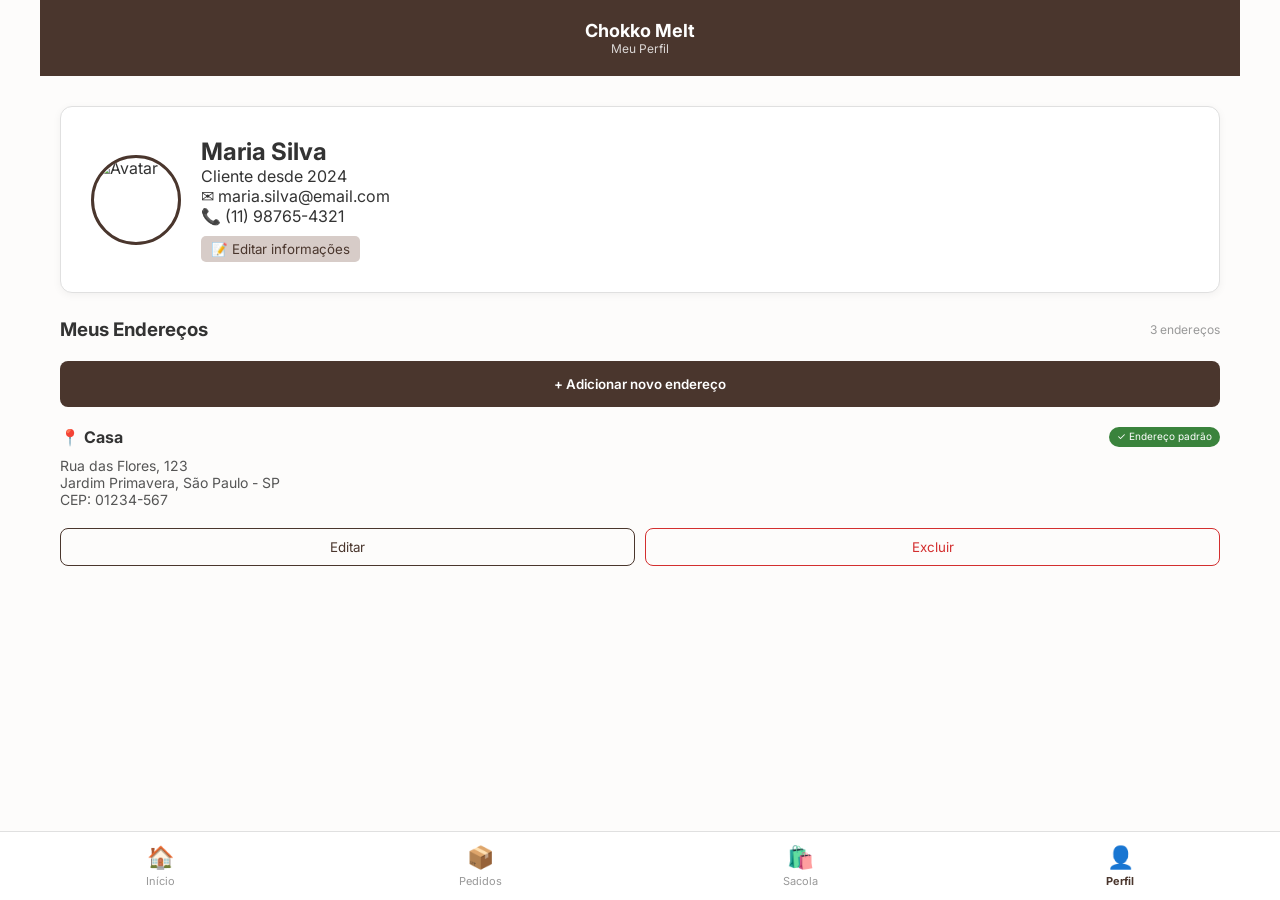
==== choko/perfil.html @ cdee89b9 "Add files via upload" ====
<!DOCTYPE html>
<html lang="pt-br">
<head>
    <meta charset="UTF-8">
    <meta name="viewport" content="width=device-width, initial-scale=1.0">
    <title>Chokko Melt - Perfil</title>
    <link rel="stylesheet" href="style.css">
    <link href="https://fonts.googleapis.com/css2?family=Inter:wght@400;500;600;700&display=swap" rel="stylesheet">
</head>
<body>

    <div class="screen">
        <header class="app-header">
            <div class="header-titles">
                <h1>Chokko Melt</h1>
                <p>Meu Perfil</p>
            </div>
        </header>

        <main class="content">
            <section class="user-card">
                <div class="profile-info">
                    <img src="https://images.unsplash.com/photo-1494790108377-be9c29b29330?w=150" alt="Avatar" class="avatar">
                    <div class="user-details">
                        <h2>Maria Silva</h2>
                        <p class="member-since">Cliente desde 2024</p>
                        <div class="contact-row"><span>✉</span> maria.silva@email.com</div>
                        <div class="contact-row"><span>📞</span> (11) 98765-4321</div>
                        <button class="btn-edit-info" style="background:#d7ccc8; border:none; padding:5px 10px; border-radius:5px; color:#4a362d; margin-top:10px;">📝 Editar informações</button>
                    </div>
                </div>
            </section>

            <section class="addresses-section">
                <div class="section-header" style="display:flex; justify-content:space-between; align-items:center;">
                    <h3>Meus Endereços</h3>
                    <span style="font-size:12px; color:#999;">3 endereços</span>
                </div>
                <button class="btn-add-address">+ Adicionar novo endereço</button>

                <div class="address-card">
                    <div style="display:flex; justify-content:space-between;">
                        <strong>📍 Casa</strong>
                        <span class="badge-default">✓ Endereço padrão</span>
                    </div>
                    <div style="margin-top:10px; font-size:14px; color:#555;">
                        <p>Rua das Flores, 123</p>
                        <p>Jardim Primavera, São Paulo - SP</p>
                        <p>CEP: 01234-567</p>
                    </div>
                    <div class="address-footer">
                        <button class="btn-outline" onclick="editarEndereco(this)">Editar</button>
                        <button class="btn-outline-danger" onclick="excluirEndereco(this)">Excluir</button>
                    </div>
                </div>
            </section>
        </main>

        <nav class="bottom-nav">
            <a href="#" class="nav-item"><span>🏠</span>Início</a>
            <a href="#" class="nav-item"><span>📦</span>Pedidos</a>
            <a href="pedido.html" class="nav-item"><span>🛍️</span>Sacola</a>
            <a href="perfil.html" class="nav-item active"><span>👤</span>Perfil</a>
        </nav>
    </div>

</div>

<div id="modal-overlay" class="modal-overlay">
    <div class="modal-card">
        <h3 id="modal-title">Editar Informações</h3>
        <div id="modal-body">
            </div>
        <div class="modal-footer">
            <button class="btn-cancel" onclick="fecharModal()">Cancelar</button>
            <button class="btn-save" id="btn-salvar-modal">Salvar Alterações</button>
        </div>
    </div>
</div>

<script src="perfil.js"></script>
</body>
</html>
---- choko/style.css ----
/* --- CONFIGURAÇÕES GERAIS --- */
* { 
    margin: 0; padding: 0; box-sizing: border-box; 
    font-family: 'Inter', sans-serif; 
}

/* --- VARIÁVEIS DE CORES --- */
:root {
    --primary-brown: #4a362d; 
    --light-brown: #d7ccc8;  
    --green-action: #3a833c;  
    --bg-color: #fdfcfb;      
    --white: #ffffff;         
    --border: #e0e0e0;        
}

body { 
    background-color: var(--bg-color); 
    color: #333; 
    /* Adicionamos um padding embaixo para o conteúdo não ficar escondido atrás da navbar */
    padding-bottom: 100px; 
}

/* --- ESTRUTURA --- */
.screen {
    width: 100%;
    max-width: 1200px; /* Expande no monitor, mas mantém limite para leitura */
    margin: 0 auto;
}

/* --- HEADER FIXO NO TOPO --- */
.app-header {
    background-color: var(--primary-brown);
    color: white;
    padding: 20px;
    text-align: center;
    width: 100%;
}

.header-titles h1 { font-size: 18px; font-weight: 700; }
.header-titles p { font-size: 12px; opacity: 0.8; }

/* --- CONTEÚDO --- */
.content { padding: 30px 20px; }

/* --- CARDS (Ocupando mais espaço no PC) --- */
.user-card, .cart-card {
    background: white;
    border-radius: 12px;
    padding: 30px;
    border: 1px solid var(--border);
    margin-bottom: 25px;
    box-shadow: 0 2px 8px rgba(0,0,0,0.05);
}

/* --- NAVBAR FIXA EMBAIXO (Exatamente como a foto) --- */
.bottom-nav { 
    position: fixed; 
    bottom: 0; 
    left: 0;
    width: 100%; 
    background: white; 
    display: flex; 
    justify-content: space-around; 
    padding: 12px 0; 
    border-top: 1px solid var(--border);
    z-index: 9999; /* Garante que fique por cima de tudo */
}

/* Estilo dos itens do menu */
.nav-item { 
    text-decoration: none; 
    color: #999; 
    font-size: 11px; 
    text-align: center; 
    flex: 1; /* Divide o espaço igualmente entre os 4 itens */
}

.nav-item span { 
    display: block; 
    font-size: 22px; /* Tamanho do ícone/emoji */
    margin-bottom: 4px;
}

/* Cor marrom para o item selecionado conforme a imagem */
.nav-item.active { 
    color: var(--primary-brown); 
    font-weight: 700; 
}

/* --- AJUSTES DE ELEMENTOS --- */
.avatar { width: 90px; height: 90px; border-radius: 50%; border: 3px solid var(--primary-brown); margin-right: 20px; }
.profile-info { display: flex; align-items: center; }
.btn-add-address { width: 100%; background: var(--primary-brown); color: white; border: none; padding: 15px; border-radius: 8px; margin: 20px 0; font-weight: 600; cursor: pointer; }
.badge-default { background: var(--green-action); color: white; font-size: 10px; padding: 3px 8px; border-radius: 10px; }

/* Botões de Endereço lado a lado */
.address-footer { display: flex; gap: 10px; margin-top: 20px; }
.btn-outline, .btn-outline-danger { flex: 1; background: none; padding: 10px; border-radius: 8px; border: 1px solid var(--primary-brown); color: var(--primary-brown); cursor: pointer; }
.btn-outline-danger { border-color: #d32f2f; color: #d32f2f; }

/* Carrinho */
.cart-item { display: flex; align-items: center; gap: 15px; padding-bottom: 20px; border-bottom: 1px solid #eee; margin-bottom: 20px; }
.item-img { width: 70px; height: 70px; border-radius: 8px; }
.item-price { color: var(--green-action); font-weight: 700; }
.quantity-selector { margin-left: auto; background: #f0f0f0; padding: 5px 12px; border-radius: 6px; display: flex; gap: 15px; align-items: center; }
.btn-finish { width: 100%; background: var(--green-action); color: white; border: none; padding: 16px; border-radius: 10px; font-weight: 700; font-size: 16px; margin-top: 20px; cursor: pointer; }

/* --- ESTILO DO MODAL --- */
.modal-overlay {
    position: fixed;
    top: 0; left: 0;
    width: 100%; height: 100%;
    background: rgba(0, 0, 0, 0.6); /* Fundo escuro transparente */
    display: none; /* Escondido por padrão */
    align-items: center;
    justify-content: center;
    z-index: 10000;
}

.modal-card {
    background: white;
    width: 90%;
    max-width: 400px;
    padding: 25px;
    border-radius: 15px;
    box-shadow: 0 10px 25px rgba(0,0,0,0.2);
    animation: fadeIn 0.3s ease; /* Efeito de entrada */
}

@keyframes fadeIn {
    from { transform: translateY(-20px); opacity: 0; }
    to { transform: translateY(0); opacity: 1; }
}

.modal-card h3 { margin-bottom: 20px; color: var(--primary-brown); }

.modal-card input {
    width: 100%;
    padding: 12px;
    margin-bottom: 15px;
    border: 1px solid var(--border);
    border-radius: 8px;
    font-size: 14px;
}

.modal-footer { display: flex; gap: 10px; justify-content: flex-end; }

.btn-cancel { background: none; border: none; color: #777; cursor: pointer; font-weight: 600; }
.btn-save { 
    background: var(--green-action); 
    color: white; border: none; 
    padding: 10px 20px; border-radius: 8px; 
    cursor: pointer; font-weight: 600; 
}
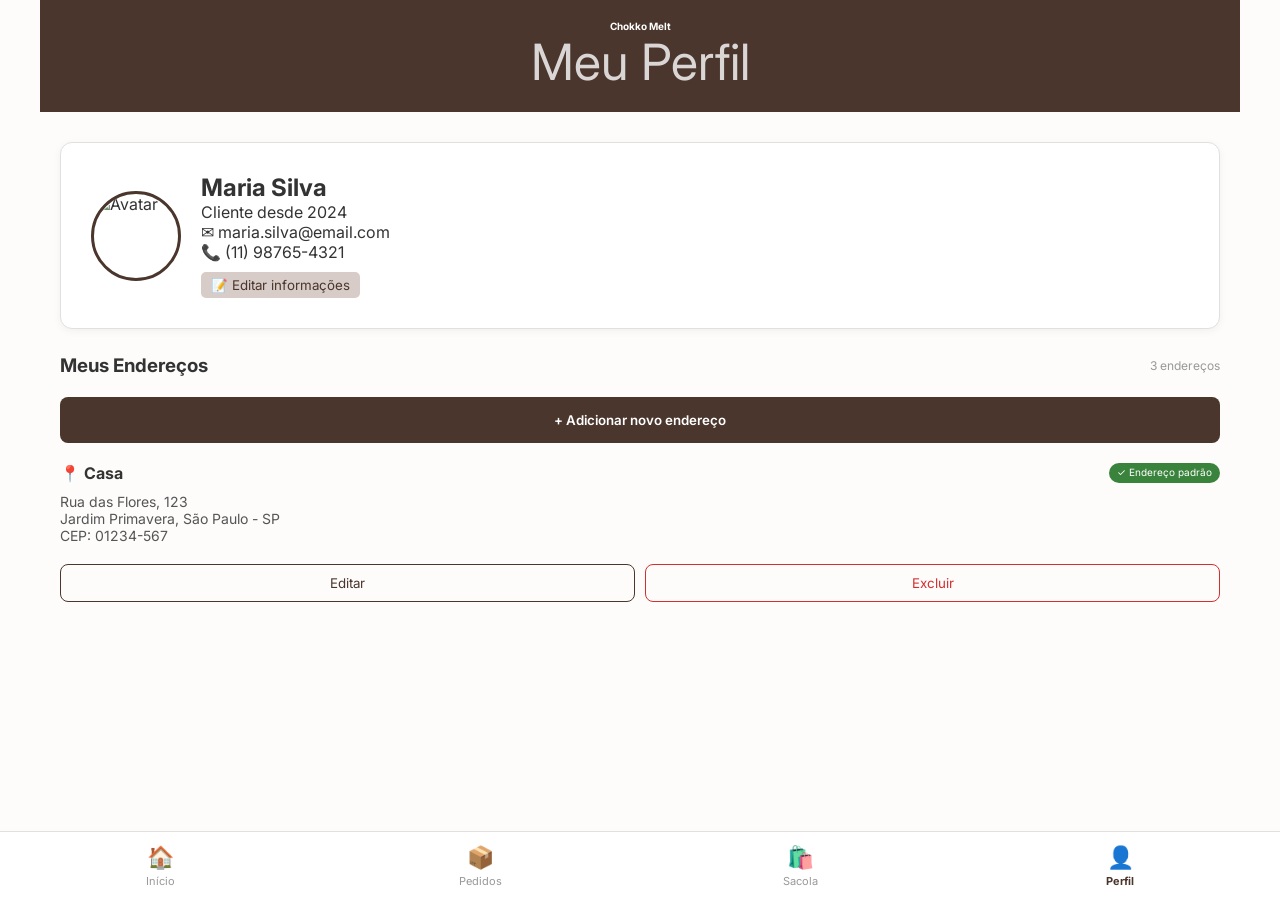
==== commit 225acbfa: "Add files via upload" ====
--- a/choko/perfil.html
+++ b/choko/perfil.html
@@ -6,9 +6,9 @@
     <title>Chokko Melt - Perfil</title>
     <link rel="stylesheet" href="style.css">
     <link href="https://fonts.googleapis.com/css2?family=Inter:wght@400;500;600;700&display=swap" rel="stylesheet">
+    
 </head>
 <body>
-
     <div class="screen">
         <header class="app-header">
             <div class="header-titles">
--- a/choko/style.css
+++ b/choko/style.css
@@ -19,6 +19,7 @@
     color: #333; 
     /* Adicionamos um padding embaixo para o conteúdo não ficar escondido atrás da navbar */
     padding-bottom: 100px; 
+    
 }
 
 /* --- ESTRUTURA --- */
@@ -37,8 +38,8 @@
     width: 100%;
 }
 
-.header-titles h1 { font-size: 18px; font-weight: 700; }
-.header-titles p { font-size: 12px; opacity: 0.8; }
+.header-titles h1 { font-size: 10px; font-weight: 700; }
+.header-titles p { font-size: 50px; opacity: 0.8; }
 
 /* --- CONTEÚDO --- */
 .content { padding: 30px 20px; }
@@ -153,3 +154,40 @@
     padding: 10px 20px; border-radius: 8px; 
     cursor: pointer; font-weight: 600; 
 }
+
+.btn-outline-danger:hover{
+    background-color: #d32f2f;
+    color: white;
+    transition: 0.10s;
+}
+
+.btn-outline:hover{
+    background-color: #3a833c;
+    color: white;
+    transition: 0.10s;
+}
+.btn-cancel:hover{
+    background-color: #d32f2f;
+    color: white;
+    transition: 0.10s;
+    padding: 10px 20px; border-radius: 8px; 
+
+}
+
+.nav-item:hover{
+transition: 0.10s;
+transform: scale(1.2);
+    
+}
+
+.btn-add-address:hover{
+    transform: scale(1.1);
+    transition: 0.8s;
+    
+}
+
+.btn-finish:hover{
+    transform: scale(1.1);
+    transition: 0.8s;
+}
+
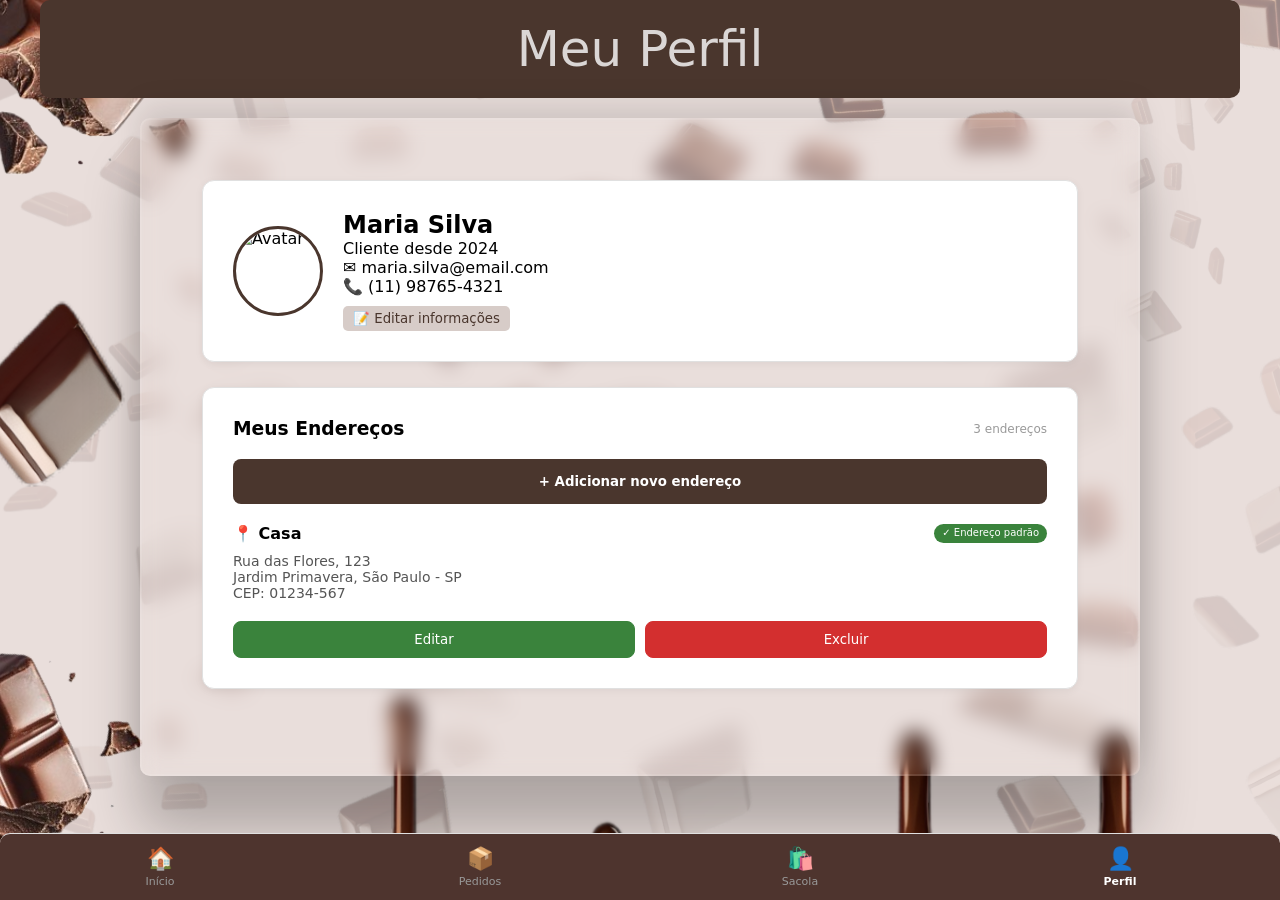
==== commit 0a3351c7: "Add files via upload" ====
--- a/choko/perfil.html
+++ b/choko/perfil.html
@@ -12,10 +12,11 @@
     <div class="screen">
         <header class="app-header">
             <div class="header-titles">
-                <h1>Chokko Melt</h1>
+                
                 <p>Meu Perfil</p>
             </div>
         </header>
+        <main class="container">
 
         <main class="content">
             <section class="user-card">
@@ -30,7 +31,7 @@
                     </div>
                 </div>
             </section>
-
+            <div class="card-branco">
             <section class="addresses-section">
                 <div class="section-header" style="display:flex; justify-content:space-between; align-items:center;">
                     <h3>Meus Endereços</h3>
@@ -54,7 +55,9 @@
                     </div>
                 </div>
             </section>
+            </div>
         </main>
+     </main>
 
         <nav class="bottom-nav">
             <a href="#" class="nav-item"><span>🏠</span>Início</a>
--- a/choko/style.css
+++ b/choko/style.css
@@ -1,7 +1,7 @@
 /* --- CONFIGURAÇÕES GERAIS --- */
 * { 
     margin: 0; padding: 0; box-sizing: border-box; 
-    font-family: 'Inter', sans-serif; 
+    font-family: "Lily Script One", system-ui; 
 }
 
 /* --- VARIÁVEIS DE CORES --- */
@@ -14,11 +14,31 @@
     --border: #e0e0e0;        
 }
 
+
+.container {
+    width: 100%;
+    max-width: 1000px; /* Limite para não ficar gigante */
+    background-color: transparent;
+    border: 2px solid rgba(255, 255, 255, .10); /* Borda branca visível */
+    border-radius: 10px;
+    padding: 30px 40px;
+    
+    /* Efeito de Vidro */
+    backdrop-filter: blur(10px); /* Corrigido o parêntese */
+    box-shadow: rgba(0, 0, 0, 0.25) 0px 54px 55px, 
+                rgba(0, 0, 0, 0.12) 0px -12px 30px;
+    
+    /* Centralização */
+    margin: 20px auto; 
+    color: #000000;
+}
+
 body { 
     background-color: var(--bg-color); 
     color: #333; 
     /* Adicionamos um padding embaixo para o conteúdo não ficar escondido atrás da navbar */
     padding-bottom: 100px; 
+    background: url(./img/fundo.png);
     
 }
 
@@ -36,16 +56,18 @@
     padding: 20px;
     text-align: center;
     width: 100%;
-}
-
-.header-titles h1 { font-size: 10px; font-weight: 700; }
+    border-radius: 10px;
+}
+
 .header-titles p { font-size: 50px; opacity: 0.8; }
 
 /* --- CONTEÚDO --- */
-.content { padding: 30px 20px; }
+.content { padding: 30px 20px;
+    
+}
 
 /* --- CARDS (Ocupando mais espaço no PC) --- */
-.user-card, .cart-card {
+.user-card, .cart-card, .card-branco {
     background: white;
     border-radius: 12px;
     padding: 30px;
@@ -60,12 +82,14 @@
     bottom: 0; 
     left: 0;
     width: 100%; 
-    background: white; 
+    background: #4E342E; 
     display: flex; 
     justify-content: space-around; 
     padding: 12px 0; 
     border-top: 1px solid var(--border);
     z-index: 9999; /* Garante que fique por cima de tudo */
+    border-top-left-radius: 10px;
+    border-top-right-radius: 10px;
 }
 
 /* Estilo dos itens do menu */
@@ -87,6 +111,7 @@
 .nav-item.active { 
     color: var(--primary-brown); 
     font-weight: 700; 
+    color: white;
 }
 
 /* --- AJUSTES DE ELEMENTOS --- */
@@ -98,7 +123,8 @@
 /* Botões de Endereço lado a lado */
 .address-footer { display: flex; gap: 10px; margin-top: 20px; }
 .btn-outline, .btn-outline-danger { flex: 1; background: none; padding: 10px; border-radius: 8px; border: 1px solid var(--primary-brown); color: var(--primary-brown); cursor: pointer; }
-.btn-outline-danger { border-color: #d32f2f; color: #d32f2f; }
+.btn-outline-danger { border-color: #d32f2f; color: white; background-color:#d32f2f }
+.btn-outline {border-color: #3a833c; color: white; background-color: #3a833c;}
 
 /* Carrinho */
 .cart-item { display: flex; align-items: center; gap: 15px; padding-bottom: 20px; border-bottom: 1px solid #eee; margin-bottom: 20px; }
@@ -156,15 +182,13 @@
 }
 
 .btn-outline-danger:hover{
-    background-color: #d32f2f;
-    color: white;
-    transition: 0.10s;
+    transform: scale(1.1);
+    transition-duration: 0.6s;
 }
 
 .btn-outline:hover{
-    background-color: #3a833c;
-    color: white;
-    transition: 0.10s;
+    transform: scale(1.1);
+    transition-duration: 0.6s;
 }
 .btn-cancel:hover{
     background-color: #d32f2f;
